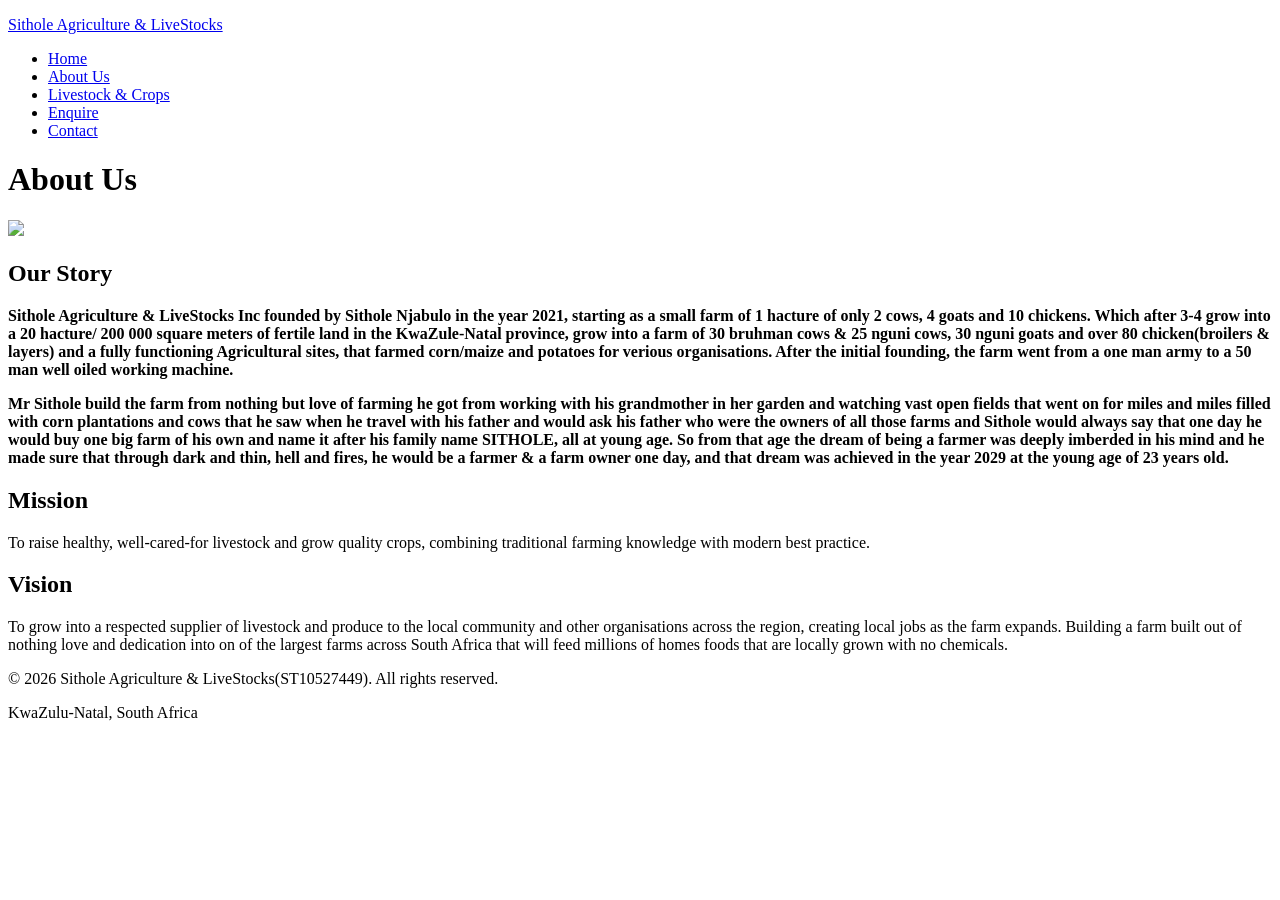
==== about.html @ 6273cb2d "Add files via upload" ====
<!DOCTYPE html>
<html lang="en">
<head>
  <meta charset="UTF-8">
  <meta name="viewport" content="width=device-width, initial-scale=1.0">
  <meta name="description" content="The story, mission and vision behind Sithole Agriculture & LiveStocks, a family-founded farm in KwaZulu-Natal.">
  <title>About Us | Sithole Agriculture & LiveStocks</title>
  <link rel="stylesheet" href="css/style.css">
</head>
<body>

  <header>
    <p class="branding"><a href="index.html">Sithole Agriculture & LiveStocks</a></p>
    <nav aria-label="Main navigation">
      <ul>
        <li><a href="index.html">Home</a></li>
        <li><a href="about.html" aria-current="page">About Us</a></li>
        <li><a href="products.html">Livestock & Crops</a></li>
        <li><a href="enquiry.html">Enquire</a></li>
        <li><a href="contact.html">Contact</a></li>
      </ul>
    </nav>
  </header>

  <main>

    <h1>About Us</h1>

    <section class="our-story">
      <img src="images/Esibayeni.jpeg">
      <h2>Our Story</h2>
      <p><b>Sithole Agriculture & LiveStocks Inc founded by Sithole Njabulo in the year 2021, starting as a small farm of 1 hacture of only 2 cows, 4 goats and 10 chickens.
            Which after 3-4 grow into a 20 hacture/ 200 000 square meters of fertile land in the KwaZule-Natal province, grow into a farm of 30 bruhman cows & 25 nguni cows,
            30 nguni goats and over 80 chicken(broilers & layers) and a fully functioning Agricultural sites, that farmed corn/maize and potatoes
            for verious organisations. After the initial founding, the farm went from a one man army to a 50 man well oiled working machine.
        </b>    </p>

        <p> <b>Mr Sithole build the farm from nothing but love of farming he got from working with his grandmother in her garden and watching vast open fields that went on for miles 
            and miles filled with corn plantations and cows that he saw when he travel with his father and would ask his father who were the owners of all those farms and Sithole would always say that one day he would buy one big farm of his own
            and name it after his family name SITHOLE, all at young age. So from that age the dream of being a farmer was deeply imberded in his mind and he made sure that
            through dark and thin, hell and fires, he would be a farmer & a farm owner one day, and that dream was achieved in the year 2029 at the young age of 23 years old.
        </b>    </p>

    </section>

    <section class="mission-vision">
      <h2>Mission</h2>
      <p>To raise healthy, well-cared-for livestock and grow quality crops, combining traditional farming knowledge with modern best practice.</p>

      <h2>Vision</h2>
      <p>To grow into a respected supplier of livestock and produce to the local community and other organisations across the region, 
        creating local jobs as the farm expands. Building a farm built out of nothing love and dedication into on of the largest farms
        across South Africa that will feed millions of homes foods that are locally grown with no chemicals.
      </p>
    </section>

  </main>

  <footer>
    <p>&copy; 2026 Sithole Agriculture & LiveStocks(ST10527449). All rights reserved.</p>
    <p>KwaZulu-Natal, South Africa</p>
  </footer>

  <script src="js/script.js" defer></script>
</body>
</html>
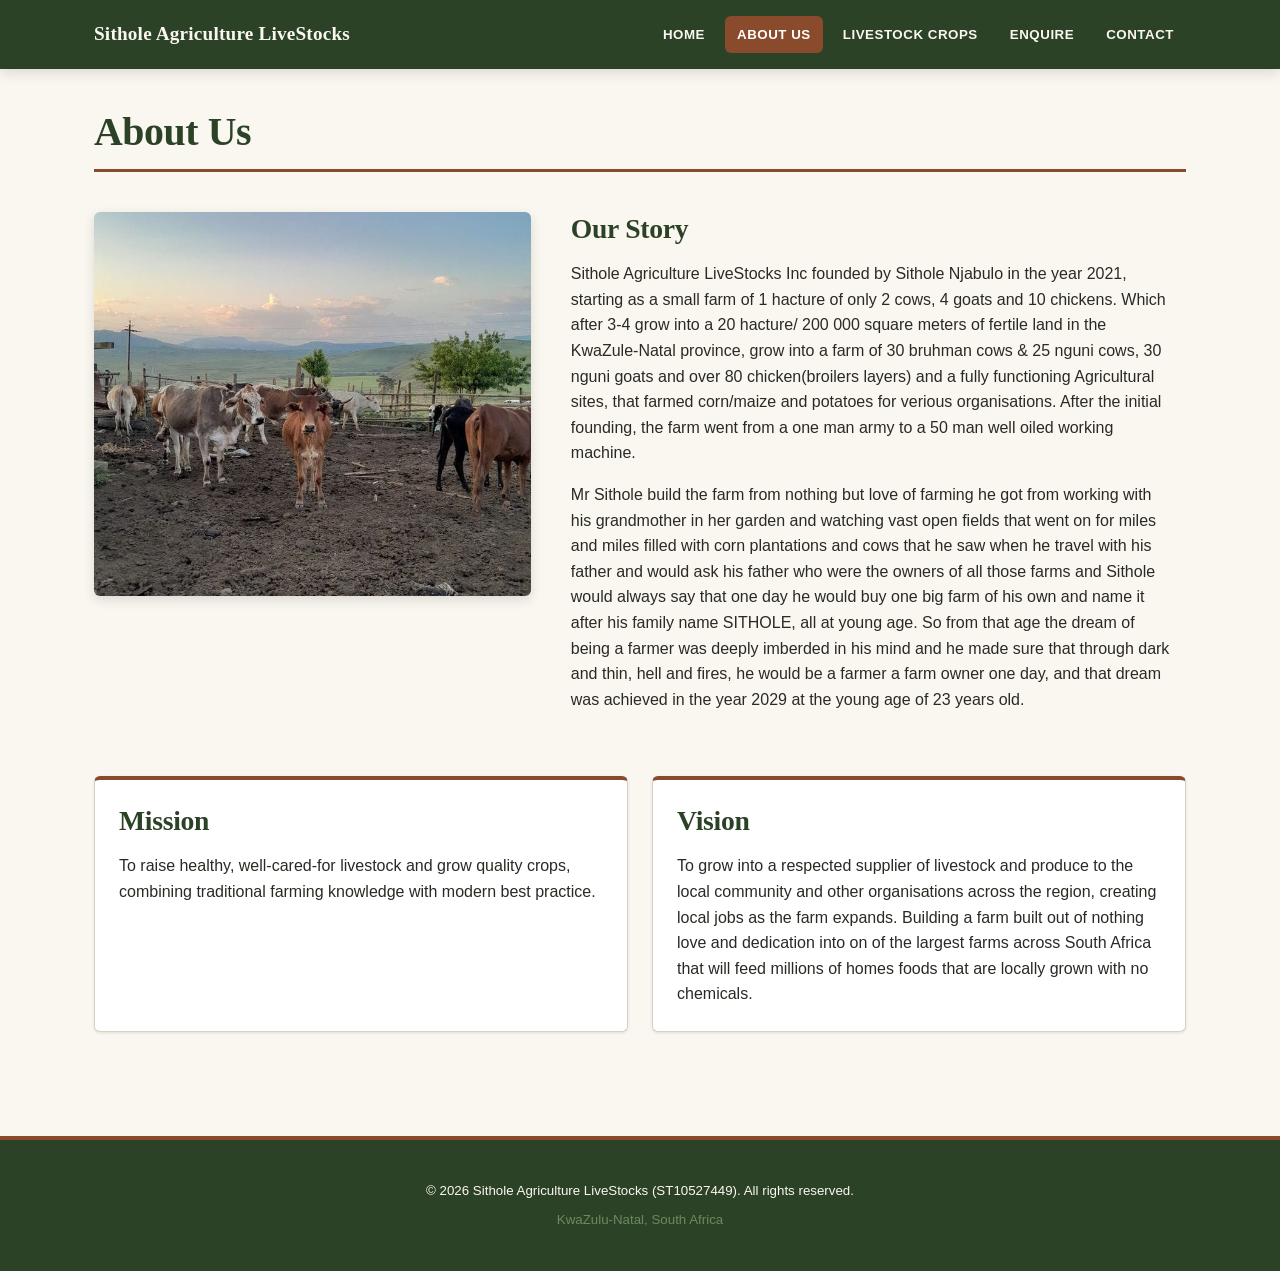
==== commit f884c005: "Add files via upload" ====
--- a/about.html
+++ b/about.html
@@ -3,61 +3,79 @@
 <head>
   <meta charset="UTF-8">
   <meta name="viewport" content="width=device-width, initial-scale=1.0">
-  <meta name="description" content="The story, mission and vision behind Sithole Agriculture & LiveStocks, a family-founded farm in KwaZulu-Natal.">
-  <title>About Us | Sithole Agriculture & LiveStocks</title>
+  <meta name="description" content="The story, mission and vision behind Sithole Agriculture LiveStocks, a family-founded farm in KwaZulu-Natal.">
+  <title>About Us | Sithole Agriculture LiveStocks</title>
   <link rel="stylesheet" href="css/style.css">
 </head>
 <body>
 
-  <header>
-    <p class="branding"><a href="index.html">Sithole Agriculture & LiveStocks</a></p>
-    <nav aria-label="Main navigation">
-      <ul>
-        <li><a href="index.html">Home</a></li>
-        <li><a href="about.html" aria-current="page">About Us</a></li>
-        <li><a href="products.html">Livestock & Crops</a></li>
-        <li><a href="enquiry.html">Enquire</a></li>
-        <li><a href="contact.html">Contact</a></li>
-      </ul>
-    </nav>
+  <a href="#main-content" class="skip-link">Skip to main content</a>
+
+  <header class="site-header">
+    <div class="site-header__inner">
+      <p class="branding"><a href="index.html">Sithole Agriculture LiveStocks</a></p>
+      <nav class="site-nav" aria-label="Main navigation">
+        <ul>
+          <li><a href="index.html">Home</a></li>
+          <li><a href="about.html" aria-current="page">About Us</a></li>
+          <li><a href="products.html">Livestock Crops</a></li>
+          <li><a href="enquiry.html">Enquire</a></li>
+          <li><a href="contact.html">Contact</a></li>
+        </ul>
+      </nav>
+    </div>
   </header>
 
-  <main>
+  <main id="main-content">
 
-    <h1>About Us</h1>
+    <h1 class="page-title">About Us</h1>
 
-    <section class="our-story">
-      <img src="images/Esibayeni.jpeg">
-      <h2>Our Story</h2>
-      <p><b>Sithole Agriculture & LiveStocks Inc founded by Sithole Njabulo in the year 2021, starting as a small farm of 1 hacture of only 2 cows, 4 goats and 10 chickens.
-            Which after 3-4 grow into a 20 hacture/ 200 000 square meters of fertile land in the KwaZule-Natal province, grow into a farm of 30 bruhman cows & 25 nguni cows,
-            30 nguni goats and over 80 chicken(broilers & layers) and a fully functioning Agricultural sites, that farmed corn/maize and potatoes
-            for verious organisations. After the initial founding, the farm went from a one man army to a 50 man well oiled working machine.
-        </b>    </p>
+    <section class="our-story media-section">
+      <img
+        class="media-section__image"
+        src="images/esibayeni-kraal.jpg"
+        srcset="images/esibayeni-kraal-360w.jpg 360w,
+                images/esibayeni-kraal-540w.jpg 540w,
+                images/esibayeni-kraal-720w.jpg 720w"
+        sizes="(max-width: 640px) 100vw, 45vw"
+        alt="Esibayeni, the cattle kraal at the Sithole family farm">
+      <div class="media-section__text">
+        <h2>Our Story</h2>
+        <p>Sithole Agriculture LiveStocks Inc founded by Sithole Njabulo in the year 2021, starting as a small farm of 1 hacture of only 2 cows, 4 goats and 10 chickens.
+          Which after 3-4 grow into a 20 hacture/ 200 000 square meters of fertile land in the KwaZule-Natal province, grow into a farm of 30 bruhman cows &amp; 25 nguni cows,
+          30 nguni goats and over 80 chicken(broilers layers) and a fully functioning Agricultural sites, that farmed corn/maize and potatoes
+          for verious organisations. After the initial founding, the farm went from a one man army to a 50 man well oiled working machine.
+        </p>
 
-        <p> <b>Mr Sithole build the farm from nothing but love of farming he got from working with his grandmother in her garden and watching vast open fields that went on for miles 
-            and miles filled with corn plantations and cows that he saw when he travel with his father and would ask his father who were the owners of all those farms and Sithole would always say that one day he would buy one big farm of his own
-            and name it after his family name SITHOLE, all at young age. So from that age the dream of being a farmer was deeply imberded in his mind and he made sure that
-            through dark and thin, hell and fires, he would be a farmer & a farm owner one day, and that dream was achieved in the year 2029 at the young age of 23 years old.
-        </b>    </p>
-
+        <p>Mr Sithole build the farm from nothing but love of farming he got from working with his grandmother in her garden and watching vast open fields that went on for miles
+          and miles filled with corn plantations and cows that he saw when he travel with his father and would ask his father who were the owners of all those farms and Sithole would always say that one day he would buy one big farm of his own
+          and name it after his family name SITHOLE, all at young age. So from that age the dream of being a farmer was deeply imberded in his mind and he made sure that
+          through dark and thin, hell and fires, he would be a farmer a farm owner one day, and that dream was achieved in the year 2029 at the young age of 23 years old.
+        </p>
+      </div>
     </section>
 
     <section class="mission-vision">
-      <h2>Mission</h2>
-      <p>To raise healthy, well-cared-for livestock and grow quality crops, combining traditional farming knowledge with modern best practice.</p>
+      <div class="mission-vision__grid">
+        <article class="panel">
+          <h2>Mission</h2>
+          <p>To raise healthy, well-cared-for livestock and grow quality crops, combining traditional farming knowledge with modern best practice.</p>
+        </article>
 
-      <h2>Vision</h2>
-      <p>To grow into a respected supplier of livestock and produce to the local community and other organisations across the region, 
-        creating local jobs as the farm expands. Building a farm built out of nothing love and dedication into on of the largest farms
-        across South Africa that will feed millions of homes foods that are locally grown with no chemicals.
-      </p>
+        <article class="panel">
+          <h2>Vision</h2>
+          <p>To grow into a respected supplier of livestock and produce to the local community and other organisations across the region,
+            creating local jobs as the farm expands. Building a farm built out of nothing love and dedication into on of the largest farms
+            across South Africa that will feed millions of homes foods that are locally grown with no chemicals.
+          </p>
+        </article>
+      </div>
     </section>
 
   </main>
 
-  <footer>
-    <p>&copy; 2026 Sithole Agriculture & LiveStocks(ST10527449). All rights reserved.</p>
+  <footer class="site-footer">
+    <p>&copy; 2026 Sithole Agriculture LiveStocks (ST10527449). All rights reserved.</p>
     <p>KwaZulu-Natal, South Africa</p>
   </footer>
 
--- a/css/style.css
+++ b/css/style.css
@@ -0,0 +1,882 @@
+/* ==========================================================================
+   Sithole Agriculture & LiveStocks
+   External stylesheet — WEDE5020 Part 2: Designing the Visuals
+   Student: Njabulo Sithole (ST10527449)
+
+   CONTENTS
+   1.  CSS Reset
+   2.  Design Tokens (custom properties: colour scheme + type scale)
+   3.  Base Styles
+   4.  Typography
+   5.  Layout Containers
+   6.  Site Header & Navigation
+   7.  Hero
+   8.  Cards & Panels (CSS Grid)
+   9.  Media Sections (Flexbox)
+   10. Buttons & Links (pseudo-classes)
+   11. Forms
+   12. Maps
+   13. Site Footer
+   14. Responsive Design — Tablet  (max-width: 1024px)
+   15. Responsive Design — Mobile  (max-width: 640px)
+   16. Accessibility & Print
+   ========================================================================== */
+
+
+/* ==========================================================================
+   1. CSS RESET
+   Levels out the differing default styles browsers apply, so the design
+   starts from the same baseline in Chrome, Firefox, Edge and Safari.
+   ========================================================================== */
+
+*,
+*::before,
+*::after {
+  box-sizing: border-box;
+}
+
+html {
+  -webkit-text-size-adjust: 100%;
+}
+
+body,
+h1, h2, h3, h4, h5, h6,
+p, figure, blockquote, dl, dd, ul, ol {
+  margin: 0;
+  padding: 0;
+}
+
+ul, ol {
+  list-style: none;
+}
+
+img,
+picture,
+iframe {
+  display: block;
+  max-width: 100%;
+}
+
+img {
+  height: auto;
+}
+
+input,
+button,
+textarea,
+select {
+  font: inherit;
+  color: inherit;
+}
+
+button {
+  cursor: pointer;
+  border: none;
+  background: none;
+}
+
+a {
+  text-decoration: none;
+  color: inherit;
+}
+
+
+/* ==========================================================================
+   2. DESIGN TOKENS
+   Every colour and size lives here as a custom property. Because these are
+   declared on :root they cascade to every element on every page, so the whole
+   site can be re-themed by editing this one block — this is what keeps the
+   number of selectors below to a minimum.
+   ========================================================================== */
+
+:root {
+
+  /* --- Colour scheme: earthy green, terracotta accent, cream background ---
+     (as specified in the approved Website Project Proposal)               */
+  --colour-green-dark:    #2C4227;
+  --colour-green:         #3F5E3A;
+  --colour-green-light:   #6B8A61;
+  --colour-green-tint:    #E8EDE4;
+
+  --colour-terracotta:      #8A4B2D;
+  --colour-terracotta-dark: #6B3820;
+  --colour-terracotta-tint: #F2E4DA;
+
+  --colour-cream:         #FAF7F0;
+  --colour-cream-dark:    #F0E9DC;
+  --colour-white:         #FFFFFF;
+
+  --colour-text:          #2A2A24;
+  --colour-text-muted:    #5C5C52;
+  --colour-border:        #D9D2C4;
+
+  /* --- Typography ---
+     A sturdy serif for headings paired with a clean sans-serif for body
+     text, per the proposal. System font stacks are used so the site renders
+     identically with or without an internet connection.                   */
+  --font-heading: Georgia, "Times New Roman", "Nimbus Roman", serif;
+  --font-body:    "Segoe UI", Roboto, "Helvetica Neue", Arial, sans-serif;
+
+  /* --- Type scale (1.2 "minor third" ratio) ---
+     Each step is 1.2x the one below it, which keeps the heading sizes in
+     proportion to one another instead of being picked at random.          */
+  --text-sm:   0.833rem;   /* 13.3px */
+  --text-base: 1rem;       /* 16px   */
+  --text-lg:   1.2rem;     /* 19.2px */
+  --text-xl:   1.44rem;    /* 23.0px */
+  --text-2xl:  1.728rem;   /* 27.6px */
+  --text-3xl:  2.074rem;   /* 33.2px */
+  --text-4xl:  2.488rem;   /* 39.8px */
+
+  --line-height-tight: 1.2;
+  --line-height-base:  1.6;
+
+  /* --- Spacing scale (rem-based so it scales with the user's font size) - */
+  --space-xs:  0.5rem;
+  --space-sm:  0.75rem;
+  --space-md:  1rem;
+  --space-lg:  1.5rem;
+  --space-xl:  2.5rem;
+  --space-2xl: 4rem;
+
+  /* --- Decorative --- */
+  --radius:      6px;
+  --radius-lg:   10px;
+  --shadow-sm:   0 1px 3px rgba(42, 42, 36, 0.12);
+  --shadow-md:   0 4px 12px rgba(42, 42, 36, 0.14);
+  --shadow-lg:   0 10px 28px rgba(42, 42, 36, 0.18);
+  --transition:  180ms ease-in-out;
+
+  /* --- Layout --- */
+  --container-width: 1140px;
+}
+
+
+/* ==========================================================================
+   3. BASE STYLES
+   Site-wide defaults for font family, size, colour and spacing.
+   ========================================================================== */
+
+body {
+  font-family: var(--font-body);
+  font-size: var(--text-base);
+  line-height: var(--line-height-base);
+  color: var(--colour-text);
+  background-color: var(--colour-cream);
+  display: flex;
+  flex-direction: column;
+  min-height: 100vh;
+}
+
+main {
+  flex: 1 0 auto;            /* pushes the footer to the bottom of short pages */
+  width: 100%;
+  max-width: var(--container-width);
+  margin: 0 auto;
+  padding: var(--space-xl) var(--space-lg);
+}
+
+/* Decorative page background, used on the Enquiry and Contact pages.
+   This replaces the inline style="background-image: ..." attributes that
+   were on those two pages in Part 1. */
+.has-page-background {
+  background-repeat: no-repeat;
+  background-position: center top;
+  background-size: cover;
+}
+
+.has-page-background--corn {
+  /* The cream layer sits on top of the photograph at high opacity, so the
+     image reads as a soft texture and the body text stays legible. */
+  background-image:
+    linear-gradient(rgba(250, 247, 240, 0.93), rgba(250, 247, 240, 0.96)),
+    url("../images/corn-harvest.jpg");
+}
+
+
+/* ==========================================================================
+   4. TYPOGRAPHY
+   ========================================================================== */
+
+h1, h2, h3 {
+  font-family: var(--font-heading);
+  font-weight: 700;
+  line-height: var(--line-height-tight);
+  color: var(--colour-green-dark);
+  letter-spacing: -0.01em;
+}
+
+h1 {
+  font-size: var(--text-4xl);
+  margin-bottom: var(--space-md);
+}
+
+h2 {
+  font-size: var(--text-2xl);
+  margin-bottom: var(--space-md);
+}
+
+h3 {
+  font-size: var(--text-xl);
+  margin-bottom: var(--space-xs);
+}
+
+p {
+  margin-bottom: var(--space-md);
+  max-width: 68ch;           /* comfortable reading line length */
+}
+
+p:last-child {
+  margin-bottom: 0;
+}
+
+strong {
+  font-weight: 600;
+  color: var(--colour-green-dark);
+}
+
+/* Page titles get a short terracotta rule underneath them */
+.page-title {
+  padding-bottom: var(--space-sm);
+  margin-bottom: var(--space-xl);
+  border-bottom: 3px solid var(--colour-terracotta);
+}
+
+
+/* ==========================================================================
+   5. LAYOUT CONTAINERS
+   ========================================================================== */
+
+section {
+  margin-bottom: var(--space-2xl);
+}
+
+section:last-of-type {
+  margin-bottom: 0;
+}
+
+
+/* ==========================================================================
+   6. SITE HEADER & NAVIGATION
+   Flexbox places the branding on the left and the navigation on the right.
+   ========================================================================== */
+
+.site-header {
+  background-color: var(--colour-green-dark);
+  box-shadow: var(--shadow-md);
+  position: sticky;
+  top: 0;
+  z-index: 100;
+}
+
+.site-header__inner {
+  display: flex;
+  flex-direction: row;
+  justify-content: space-between;
+  align-items: center;
+  gap: var(--space-lg);
+  width: 100%;
+  max-width: var(--container-width);
+  margin: 0 auto;
+  padding: var(--space-md) var(--space-lg);
+}
+
+.branding {
+  margin: 0;
+  max-width: none;
+  font-family: var(--font-heading);
+  font-size: var(--text-lg);
+  font-weight: 700;
+  letter-spacing: 0.01em;
+  color: var(--colour-cream);
+}
+
+.branding a:hover,
+.branding a:focus-visible {
+  color: var(--colour-terracotta-tint);
+}
+
+.site-nav ul {
+  display: flex;
+  flex-direction: row;
+  align-items: center;
+  gap: var(--space-xs);
+}
+
+.site-nav a {
+  display: block;
+  padding: var(--space-xs) var(--space-sm);
+  border-radius: var(--radius);
+  font-size: var(--text-sm);
+  font-weight: 600;
+  letter-spacing: 0.04em;
+  text-transform: uppercase;
+  color: var(--colour-cream);
+  transition: background-color var(--transition), color var(--transition);
+}
+
+/* --- Navigation pseudo-classes --- */
+.site-nav a:hover {
+  background-color: var(--colour-green);
+  color: var(--colour-white);
+}
+
+.site-nav a:focus-visible {
+  outline: 2px solid var(--colour-terracotta-tint);
+  outline-offset: 2px;
+}
+
+.site-nav a:active {
+  background-color: var(--colour-terracotta);
+}
+
+/* Marks the page the visitor is currently on */
+.site-nav a[aria-current="page"] {
+  background-color: var(--colour-terracotta);
+  color: var(--colour-white);
+}
+
+
+/* ==========================================================================
+   7. HERO
+   The image is layered behind the text using CSS Grid stacking, so the
+   heading sits over the photograph without needing absolute positioning.
+   ========================================================================== */
+
+.hero {
+  display: grid;
+  grid-template-areas: "stack";
+  margin-bottom: var(--space-2xl);
+  border-radius: var(--radius-lg);
+  overflow: hidden;
+  box-shadow: var(--shadow-lg);
+}
+
+.hero__image,
+.hero__content {
+  grid-area: stack;          /* both children occupy the same grid cell */
+}
+
+.hero__image {
+  width: 100%;
+  height: 26rem;
+  object-fit: cover;         /* crops the portrait photo to a wide banner */
+  object-position: center 60%;
+}
+
+.hero__content {
+  display: flex;
+  flex-direction: column;
+  justify-content: flex-end;
+  align-items: flex-start;
+  padding: var(--space-xl);
+  background: linear-gradient(
+    to top,
+    rgba(44, 66, 39, 0.92) 0%,
+    rgba(44, 66, 39, 0.70) 45%,
+    rgba(44, 66, 39, 0.10) 100%
+  );
+}
+
+.hero__content h1 {
+  color: var(--colour-cream);
+  text-shadow: 0 2px 8px rgba(0, 0, 0, 0.35);
+}
+
+.hero__content p {
+  color: var(--colour-cream);
+  font-size: var(--text-lg);
+  max-width: 44ch;
+}
+
+
+/* ==========================================================================
+   8. CARDS & PANELS — CSS GRID
+   The three-column grid on larger screens collapses to one column on mobile
+   (see the responsive sections at the end of this stylesheet).
+   ========================================================================== */
+
+.highlights__grid,
+.mission-vision__grid,
+.contact-details__grid,
+.map-section__grid {
+  display: grid;
+  gap: var(--space-lg);
+}
+
+.highlights__grid {
+  grid-template-columns: repeat(3, 1fr);
+}
+
+.mission-vision__grid,
+.contact-details__grid,
+.map-section__grid {
+  grid-template-columns: repeat(2, 1fr);
+}
+
+.card,
+.panel,
+.location-card {
+  padding: var(--space-lg);
+  background-color: var(--colour-white);
+  border: 1px solid var(--colour-border);
+  border-top: 4px solid var(--colour-green);
+  border-radius: var(--radius);
+  box-shadow: var(--shadow-sm);
+  transition: transform var(--transition), box-shadow var(--transition);
+}
+
+/* --- Card pseudo-class: lifts slightly on hover --- */
+.card:hover,
+.location-card:hover {
+  transform: translateY(-4px);
+  box-shadow: var(--shadow-md);
+}
+
+.panel {
+  border-top-color: var(--colour-terracotta);
+}
+
+.location-card__address {
+  font-style: italic;
+  color: var(--colour-text-muted);
+}
+
+
+/* ==========================================================================
+   9. MEDIA SECTIONS — FLEXBOX
+   An image beside a block of text, alternating sides down the page.
+   ========================================================================== */
+
+.media-section {
+  display: flex;
+  flex-direction: row;
+  justify-content: space-between;
+  align-items: flex-start;   /* image top lines up with the heading */
+  gap: var(--space-xl);
+}
+
+/* Flips the image to the opposite side for visual rhythm */
+.media-section--reverse {
+  flex-direction: row-reverse;
+}
+
+.media-section__image {
+  flex: 0 0 40%;
+  width: 40%;
+  max-height: 24rem;
+  object-fit: cover;
+  border-radius: var(--radius);
+  box-shadow: var(--shadow-md);
+}
+
+.media-section__text {
+  flex: 1 1 auto;
+}
+
+.feature-list li {
+  position: relative;
+  padding-left: var(--space-lg);
+  margin-bottom: var(--space-sm);
+}
+
+/* Terracotta bullet markers drawn in CSS */
+.feature-list li::before {
+  content: "";
+  position: absolute;
+  left: 0;
+  top: 0.55em;
+  width: 8px;
+  height: 8px;
+  background-color: var(--colour-terracotta);
+  border-radius: 50%;
+}
+
+
+/* ==========================================================================
+   10. BUTTONS & LINKS
+   Interactive states are built with the :hover, :focus and :active
+   pseudo-classes.
+   ========================================================================== */
+
+.cta-button {
+  display: inline-block;
+  padding: var(--space-sm) var(--space-xl);
+  background-color: var(--colour-terracotta);
+  color: var(--colour-white);
+  font-size: var(--text-base);
+  font-weight: 600;
+  letter-spacing: 0.02em;
+  border-radius: var(--radius);
+  box-shadow: var(--shadow-sm);
+  transition: background-color var(--transition),
+              transform var(--transition),
+              box-shadow var(--transition);
+}
+
+.cta-button:hover {
+  background-color: var(--colour-terracotta-dark);
+  transform: translateY(-2px);
+  box-shadow: var(--shadow-md);
+}
+
+.cta-button:focus-visible {
+  outline: 3px solid var(--colour-green);
+  outline-offset: 3px;
+}
+
+.cta-button:active {
+  transform: translateY(0);
+  box-shadow: var(--shadow-sm);
+}
+
+.text-link {
+  color: var(--colour-terracotta);
+  font-weight: 600;
+  border-bottom: 1px solid transparent;
+  transition: color var(--transition), border-color var(--transition);
+}
+
+.text-link:hover {
+  color: var(--colour-terracotta-dark);
+  border-bottom-color: currentColor;
+}
+
+.text-link:focus-visible {
+  outline: 2px solid var(--colour-green);
+  outline-offset: 2px;
+}
+
+.text-link:active {
+  color: var(--colour-green-dark);
+}
+
+.section-cta {
+  max-width: none;           /* overrides the 68ch reading width set on <p> */
+  margin-top: var(--space-xl);
+  text-align: center;
+}
+
+
+/* ==========================================================================
+   11. FORMS
+   ========================================================================== */
+
+.form-panel {
+  padding: var(--space-xl);
+  background-color: var(--colour-white);
+  border: 1px solid var(--colour-border);
+  border-radius: var(--radius-lg);
+  box-shadow: var(--shadow-md);
+}
+
+.site-form {
+  max-width: 34rem;
+}
+
+.form-row {
+  display: flex;
+  flex-direction: column;
+  margin-bottom: var(--space-lg);
+}
+
+.form-row label {
+  margin-bottom: var(--space-xs);
+  font-size: var(--text-sm);
+  font-weight: 600;
+  letter-spacing: 0.03em;
+  text-transform: uppercase;
+  color: var(--colour-green-dark);
+}
+
+.form-row input,
+.form-row select,
+.form-row textarea {
+  width: 100%;
+  padding: var(--space-sm);
+  background-color: var(--colour-cream);
+  border: 1px solid var(--colour-border);
+  border-radius: var(--radius);
+  transition: border-color var(--transition), box-shadow var(--transition);
+}
+
+/* --- Form field pseudo-classes --- */
+.form-row input:hover,
+.form-row select:hover,
+.form-row textarea:hover {
+  border-color: var(--colour-green-light);
+}
+
+.form-row input:focus,
+.form-row select:focus,
+.form-row textarea:focus {
+  outline: none;
+  border-color: var(--colour-green);
+  box-shadow: 0 0 0 3px var(--colour-green-tint);
+  background-color: var(--colour-white);
+}
+
+.form-row textarea {
+  resize: vertical;
+  min-height: 8rem;
+}
+
+.form-row--actions {
+  margin-bottom: 0;
+  align-items: flex-start;
+}
+
+
+/* ==========================================================================
+   12. MAPS
+   ========================================================================== */
+
+.map-embed {
+  margin: 0;
+  border: 1px solid var(--colour-border);
+  border-radius: var(--radius);
+  overflow: hidden;
+  box-shadow: var(--shadow-sm);
+}
+
+.map-embed iframe {
+  width: 100%;
+  height: 18rem;
+  border: 0;
+}
+
+.map-embed figcaption {
+  padding: var(--space-sm) var(--space-md);
+  background-color: var(--colour-green-tint);
+  font-size: var(--text-sm);
+  font-weight: 600;
+  color: var(--colour-green-dark);
+}
+
+
+/* ==========================================================================
+   13. SITE FOOTER
+   ========================================================================== */
+
+.site-footer {
+  flex-shrink: 0;
+  margin-top: var(--space-2xl);
+  padding: var(--space-xl) var(--space-lg);
+  background-color: var(--colour-green-dark);
+  color: var(--colour-cream);
+  text-align: center;
+  border-top: 4px solid var(--colour-terracotta);
+}
+
+.site-footer p {
+  max-width: none;
+  margin-bottom: var(--space-xs);
+  font-size: var(--text-sm);
+}
+
+.site-footer p:last-child {
+  margin-bottom: 0;
+  color: var(--colour-green-light);
+}
+
+
+/* ==========================================================================
+   14. RESPONSIVE DESIGN — TABLET
+   Breakpoint: 1024px and below.
+   Multi-column grids reduce, and the layout tightens up.
+   ========================================================================== */
+
+@media screen and (max-width: 1024px) {
+
+  main {
+    padding: var(--space-lg) var(--space-md);
+  }
+
+  /* Three-column card grid becomes two columns */
+  .highlights__grid {
+    grid-template-columns: repeat(2, 1fr);
+  }
+
+  /* Maps stack so each one stays large enough to read */
+  .map-section__grid {
+    grid-template-columns: 1fr;
+  }
+
+  /* Headings step down one level on the type scale */
+  h1 { font-size: var(--text-3xl); }
+  h2 { font-size: var(--text-xl); }
+
+  .hero__image {
+    height: 22rem;
+  }
+
+  .media-section__image {
+    flex-basis: 45%;
+    width: 45%;
+  }
+
+  .site-header__inner {
+    padding: var(--space-md);
+    gap: var(--space-sm);
+  }
+
+  .branding {
+    font-size: var(--text-base);
+  }
+
+  /* Keeps multi-word links such as "Livestock & Crops" on a single line */
+  .site-nav a {
+    padding: var(--space-xs);
+    font-size: 0.72rem;
+    letter-spacing: 0.02em;
+    white-space: nowrap;
+  }
+}
+
+
+/* ==========================================================================
+   15. RESPONSIVE DESIGN — MOBILE
+   Breakpoint: 640px and below.
+   Every multi-column layout collapses to a single column, the navigation
+   wraps and centres, and font sizes reduce again.
+   ========================================================================== */
+
+@media screen and (max-width: 640px) {
+
+  main {
+    padding: var(--space-lg) var(--space-md);
+  }
+
+  /* --- Navigation stacks below the branding and centres --- */
+  .site-header {
+    position: static;        /* frees up vertical space on small screens */
+  }
+
+  .site-header__inner {
+    flex-direction: column;
+    align-items: center;
+    gap: var(--space-sm);
+    text-align: center;
+  }
+
+  .site-nav ul {
+    flex-wrap: wrap;
+    justify-content: center;
+    gap: var(--space-xs);
+  }
+
+  .site-nav a {
+    padding: var(--space-xs);
+    font-size: 0.78rem;
+  }
+
+  /* --- All grids become a single column --- */
+  .highlights__grid,
+  .mission-vision__grid,
+  .contact-details__grid,
+  .map-section__grid {
+    grid-template-columns: 1fr;
+  }
+
+  /* --- Media sections stack the image above the text --- */
+  .media-section,
+  .media-section--reverse {
+    flex-direction: column;
+    gap: var(--space-lg);
+  }
+
+  .media-section__image {
+    flex-basis: auto;
+    width: 100%;
+    max-height: 16rem;
+  }
+
+  /* --- Type scale steps down again --- */
+  h1 { font-size: var(--text-2xl); }
+  h2 { font-size: var(--text-lg); }
+  h3 { font-size: var(--text-base); }
+
+  .hero__image {
+    height: 18rem;
+  }
+
+  .hero__content {
+    padding: var(--space-lg);
+  }
+
+  .hero__content p {
+    font-size: var(--text-base);
+  }
+
+  .form-panel {
+    padding: var(--space-lg) var(--space-md);
+  }
+
+  .cta-button {
+    display: block;
+    width: 100%;
+    text-align: center;
+  }
+
+  .form-row--actions {
+    align-items: stretch;
+  }
+
+  .map-embed iframe {
+    height: 14rem;
+  }
+}
+
+
+/* ==========================================================================
+   16. ACCESSIBILITY & PRINT
+   ========================================================================== */
+
+/* Lets keyboard users jump straight past the navigation to the content.
+   Hidden off-screen until it receives focus. */
+.skip-link {
+  position: absolute;
+  left: -9999px;
+  top: 0;
+  z-index: 200;
+  padding: var(--space-sm) var(--space-md);
+  background-color: var(--colour-terracotta);
+  color: var(--colour-white);
+  font-weight: 600;
+  border-radius: 0 0 var(--radius) 0;
+}
+
+.skip-link:focus {
+  left: 0;
+}
+
+/* Respects the operating system setting for users who find motion
+   uncomfortable. */
+@media (prefers-reduced-motion: reduce) {
+  *,
+  *::before,
+  *::after {
+    transition-duration: 0.01ms !important;
+    animation-duration: 0.01ms !important;
+  }
+
+  .card:hover,
+  .location-card:hover,
+  .cta-button:hover {
+    transform: none;
+  }
+}
+
+@media print {
+  .site-header,
+  .site-footer,
+  .skip-link,
+  .cta-button {
+    display: none;
+  }
+
+  body {
+    background: none;
+    color: #000;
+  }
+}
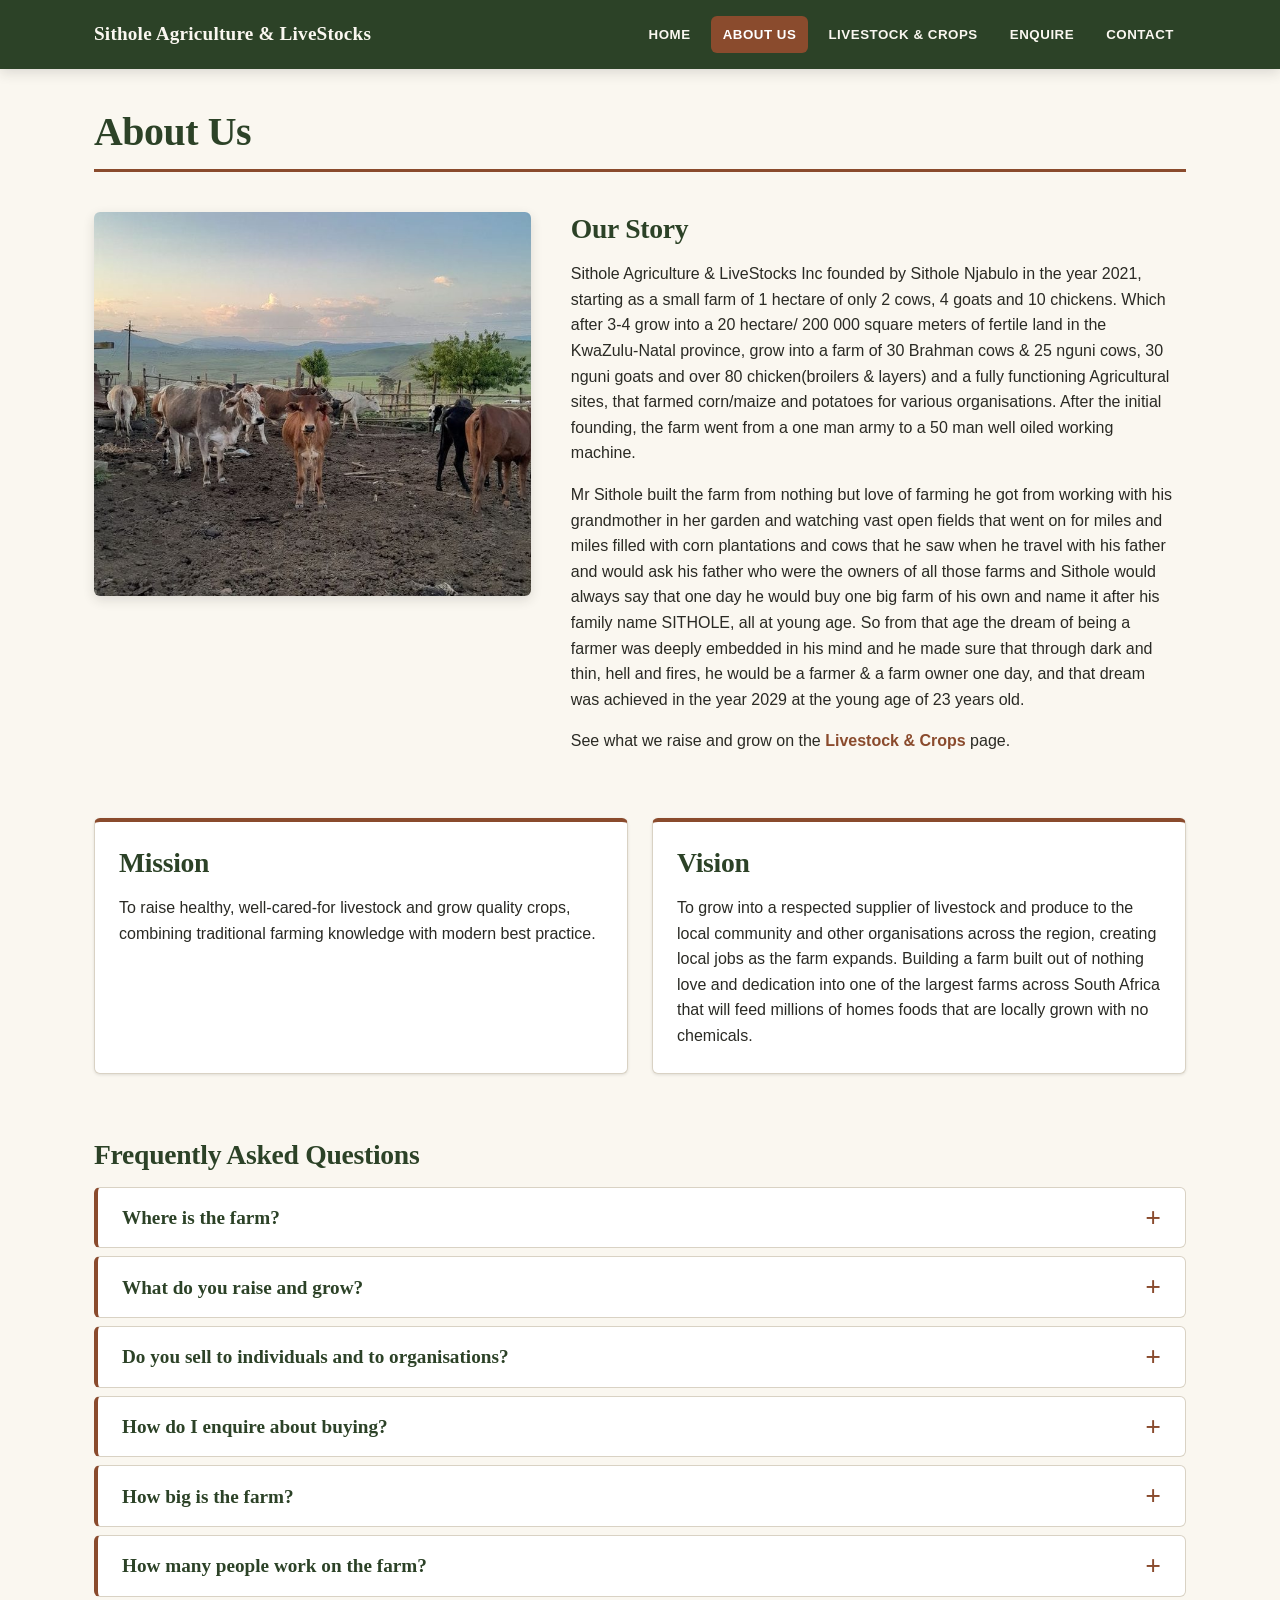
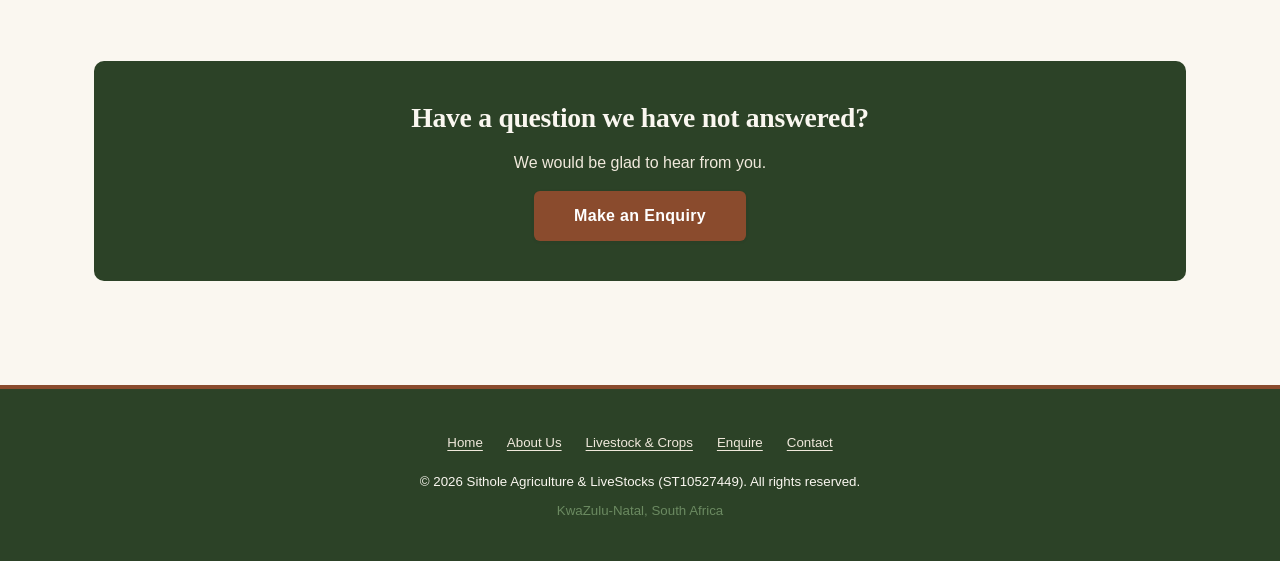
==== commit 05754db1: "Add files via upload" ====
--- a/about.html
+++ b/about.html
@@ -1,11 +1,30 @@
 <!DOCTYPE html>
-<html lang="en">
+<html lang="en-ZA">
 <head>
   <meta charset="UTF-8">
   <meta name="viewport" content="width=device-width, initial-scale=1.0">
-  <meta name="description" content="The story, mission and vision behind Sithole Agriculture LiveStocks, a family-founded farm in KwaZulu-Natal.">
-  <title>About Us | Sithole Agriculture LiveStocks</title>
+  <title>About Us | Sithole Agriculture, KwaZulu-Natal Farm</title>
+  <meta name="description" content="The story, mission and vision behind Sithole Agriculture &amp; LiveStocks, a family-founded KwaZulu-Natal farm, plus answers to common questions about buying.">
+  <meta name="keywords" content="about Sithole Agriculture, family farm KwaZulu-Natal, farm story, Nguni cattle farm, mission and vision, farm FAQ, Limehill Bergville">
+  <meta name="author" content="Njabulo Sithole">
+  <meta name="robots" content="index, follow">
+  <meta name="theme-color" content="#2C4227">
+  <link rel="canonical" href="https://sithole-agriculture.netlify.app/about.html">
+
+  <!-- Open Graph + Twitter: control how the page looks when shared on social media -->
+  <meta property="og:type" content="website">
+  <meta property="og:site_name" content="Sithole Agriculture &amp; LiveStocks">
+  <meta property="og:title" content="About Us | Sithole Agriculture, KwaZulu-Natal Farm">
+  <meta property="og:description" content="The story, mission and vision behind Sithole Agriculture &amp; LiveStocks, a family-founded KwaZulu-Natal farm, plus answers to common questions about buying.">
+  <meta property="og:url" content="https://sithole-agriculture.netlify.app/about.html">
+  <meta property="og:image" content="https://sithole-agriculture.netlify.app/images/cattle-herd.jpg">
+  <meta property="og:locale" content="en_ZA">
+  <meta name="twitter:card" content="summary_large_image">
+
+  <link rel="icon" href="images/favicon.svg" type="image/svg+xml">
   <link rel="stylesheet" href="css/style.css">
+  <!-- Marks the page as JavaScript-capable so CSS can enable tabs and the accordion; without JS everything stays visible -->
+  <script>document.documentElement.classList.add('js');</script>
 </head>
 <body>
 
@@ -13,12 +32,12 @@
 
   <header class="site-header">
     <div class="site-header__inner">
-      <p class="branding"><a href="index.html">Sithole Agriculture LiveStocks</a></p>
+      <p class="branding"><a href="index.html">Sithole Agriculture &amp; LiveStocks</a></p>
       <nav class="site-nav" aria-label="Main navigation">
         <ul>
           <li><a href="index.html">Home</a></li>
           <li><a href="about.html" aria-current="page">About Us</a></li>
-          <li><a href="products.html">Livestock Crops</a></li>
+          <li><a href="products.html">Livestock &amp; Crops</a></li>
           <li><a href="enquiry.html">Enquire</a></li>
           <li><a href="contact.html">Contact</a></li>
         </ul>
@@ -38,20 +57,23 @@
                 images/esibayeni-kraal-540w.jpg 540w,
                 images/esibayeni-kraal-720w.jpg 720w"
         sizes="(max-width: 640px) 100vw, 45vw"
+        width="736" height="981" loading="lazy"
         alt="Esibayeni, the cattle kraal at the Sithole family farm">
       <div class="media-section__text">
         <h2>Our Story</h2>
-        <p>Sithole Agriculture LiveStocks Inc founded by Sithole Njabulo in the year 2021, starting as a small farm of 1 hacture of only 2 cows, 4 goats and 10 chickens.
-          Which after 3-4 grow into a 20 hacture/ 200 000 square meters of fertile land in the KwaZule-Natal province, grow into a farm of 30 bruhman cows &amp; 25 nguni cows,
-          30 nguni goats and over 80 chicken(broilers layers) and a fully functioning Agricultural sites, that farmed corn/maize and potatoes
-          for verious organisations. After the initial founding, the farm went from a one man army to a 50 man well oiled working machine.
+        <p>Sithole Agriculture &amp; LiveStocks Inc founded by Sithole Njabulo in the year 2021, starting as a small farm of 1 hectare of only 2 cows, 4 goats and 10 chickens.
+          Which after 3-4 grow into a 20 hectare/ 200 000 square meters of fertile land in the KwaZulu-Natal province, grow into a farm of 30 Brahman cows &amp; 25 nguni cows,
+          30 nguni goats and over 80 chicken(broilers &amp; layers) and a fully functioning Agricultural sites, that farmed corn/maize and potatoes
+          for various organisations. After the initial founding, the farm went from a one man army to a 50 man well oiled working machine.
         </p>
 
-        <p>Mr Sithole build the farm from nothing but love of farming he got from working with his grandmother in her garden and watching vast open fields that went on for miles
+        <p>Mr Sithole built the farm from nothing but love of farming he got from working with his grandmother in her garden and watching vast open fields that went on for miles
           and miles filled with corn plantations and cows that he saw when he travel with his father and would ask his father who were the owners of all those farms and Sithole would always say that one day he would buy one big farm of his own
-          and name it after his family name SITHOLE, all at young age. So from that age the dream of being a farmer was deeply imberded in his mind and he made sure that
-          through dark and thin, hell and fires, he would be a farmer a farm owner one day, and that dream was achieved in the year 2029 at the young age of 23 years old.
+          and name it after his family name SITHOLE, all at young age. So from that age the dream of being a farmer was deeply embedded in his mind and he made sure that
+          through dark and thin, hell and fires, he would be a farmer &amp; a farm owner one day, and that dream was achieved in the year 2029 at the young age of 23 years old.
         </p>
+
+        <p>See what we raise and grow on the <a class="text-link" href="products.html">Livestock &amp; Crops</a> page.</p>
       </div>
     </section>
 
@@ -65,17 +87,74 @@
         <article class="panel">
           <h2>Vision</h2>
           <p>To grow into a respected supplier of livestock and produce to the local community and other organisations across the region,
-            creating local jobs as the farm expands. Building a farm built out of nothing love and dedication into on of the largest farms
+            creating local jobs as the farm expands. Building a farm built out of nothing love and dedication into one of the largest farms
             across South Africa that will feed millions of homes foods that are locally grown with no chemicals.
           </p>
         </article>
       </div>
     </section>
 
+    <section class="faq reveal" aria-labelledby="faq-heading">
+      <h2 id="faq-heading">Frequently Asked Questions</h2>
+      <div class="accordion" data-accordion>
+        <div class="accordion__item">
+          <h3><button type="button" class="accordion__trigger" id="faq-btn-1" aria-expanded="false" aria-controls="faq-1">Where is the farm?</button></h3>
+          <div class="accordion__panel" id="faq-1" role="region" aria-labelledby="faq-btn-1">
+            <div class="accordion__inner"><p>We farm at two locations in KwaZulu-Natal: Mnambithi, Limehill and Bergville. See the <a class="text-link" href="contact.html#find-us">contact page</a> for the map and phone numbers.</p></div>
+          </div>
+        </div>
+        <div class="accordion__item">
+          <h3><button type="button" class="accordion__trigger" id="faq-btn-2" aria-expanded="false" aria-controls="faq-2">What do you raise and grow?</button></h3>
+          <div class="accordion__panel" id="faq-2" role="region" aria-labelledby="faq-btn-2">
+            <div class="accordion__inner"><p>We raise Nguni and Brahman cattle, Nguni goats and traditional Zulu chickens, and we grow corn, potatoes and tomatoes. Browse everything on the <a class="text-link" href="products.html">Livestock &amp; Crops</a> page.</p></div>
+          </div>
+        </div>
+        <div class="accordion__item">
+          <h3><button type="button" class="accordion__trigger" id="faq-btn-3" aria-expanded="false" aria-controls="faq-3">Do you sell to individuals and to organisations?</button></h3>
+          <div class="accordion__panel" id="faq-3" role="region" aria-labelledby="faq-btn-3">
+            <div class="accordion__inner"><p>Yes. Our <a class="text-link" href="enquiry.html">enquiry form</a> is for individual buyers and for wholesale organisations buying in bulk.</p></div>
+          </div>
+        </div>
+        <div class="accordion__item">
+          <h3><button type="button" class="accordion__trigger" id="faq-btn-4" aria-expanded="false" aria-controls="faq-4">How do I enquire about buying?</button></h3>
+          <div class="accordion__panel" id="faq-4" role="region" aria-labelledby="faq-btn-4">
+            <div class="accordion__inner"><p>Fill in the <a class="text-link" href="enquiry.html">enquiry form</a> with what you are interested in and how much you need. You will see straight away whether it is within what we have on the farm, and we will also receive your enquiry and reply to you.</p></div>
+          </div>
+        </div>
+        <div class="accordion__item">
+          <h3><button type="button" class="accordion__trigger" id="faq-btn-5" aria-expanded="false" aria-controls="faq-5">How big is the farm?</button></h3>
+          <div class="accordion__panel" id="faq-5" role="region" aria-labelledby="faq-btn-5">
+            <div class="accordion__inner"><p>The farm has grown from a 1-hectare start in 2021 to about 20 hectares (200 000 square metres) of land in KwaZulu-Natal.</p></div>
+          </div>
+        </div>
+        <div class="accordion__item">
+          <h3><button type="button" class="accordion__trigger" id="faq-btn-6" aria-expanded="false" aria-controls="faq-6">How many people work on the farm?</button></h3>
+          <div class="accordion__panel" id="faq-6" role="region" aria-labelledby="faq-btn-6">
+            <div class="accordion__inner"><p>The farm has grown from a one-person operation into a team of about 50 people.</p></div>
+          </div>
+        </div>
+      </div>
+    </section>
+
+    <section class="cta-band reveal">
+      <h2>Have a question we have not answered?</h2>
+      <p>We would be glad to hear from you.</p>
+      <p><a href="enquiry.html" class="cta-button">Make an Enquiry</a></p>
+    </section>
+
   </main>
 
   <footer class="site-footer">
-    <p>&copy; 2026 Sithole Agriculture LiveStocks (ST10527449). All rights reserved.</p>
+    <nav class="footer-nav" aria-label="Footer navigation">
+      <ul>
+        <li><a href="index.html">Home</a></li>
+        <li><a href="about.html">About Us</a></li>
+        <li><a href="products.html">Livestock &amp; Crops</a></li>
+        <li><a href="enquiry.html">Enquire</a></li>
+        <li><a href="contact.html">Contact</a></li>
+      </ul>
+    </nav>
+    <p>&copy; 2026 Sithole Agriculture &amp; LiveStocks (ST10527449). All rights reserved.</p>
     <p>KwaZulu-Natal, South Africa</p>
   </footer>
 
--- a/css/style.css
+++ b/css/style.css
@@ -1,6 +1,6 @@
 /* ==========================================================================
    Sithole Agriculture & LiveStocks
-   External stylesheet — WEDE5020 Part 2: Designing the Visuals
+   External stylesheet — WEDE5020 Part 2 (Designing the Visuals) + Part 3 additions
    Student: Njabulo Sithole (ST10527449)
 
    CONTENTS
@@ -20,6 +20,12 @@
    14. Responsive Design — Tablet  (max-width: 1024px)
    15. Responsive Design — Mobile  (max-width: 640px)
    16. Accessibility & Print
+   17. Part 3 — Interactive components (tabs, accordion, gallery, lightbox,
+       counters, call-to-action band, scroll animation)
+   18. Part 3 — Stock catalogue (search, filter, sort)
+   19. Part 3 — Forms: validation, responses, email preview
+   20. Part 3 — Contact map
+   21. Part 3 — Responsive rules for the new components
    ========================================================================== */
 
 
@@ -190,7 +196,7 @@
      image reads as a soft texture and the body text stays legible. */
   background-image:
     linear-gradient(rgba(250, 247, 240, 0.93), rgba(250, 247, 240, 0.96)),
-    url("../images/corn-harvest.jpg");
+    url("../images/corn-harvest-540w.jpg");
 }
 
 
@@ -880,3 +886,818 @@
     color: #000;
   }
 }
+
+
+/* ==========================================================================
+   PART 3 ADDITIONS
+   Everything below styles the new JavaScript features. It only uses the
+   colour, type and spacing tokens from section 2, so the earthy green /
+   terracotta / cream look stays consistent with Parts 1 and 2.
+   ========================================================================== */
+
+:root {
+  /* Error colours: a red that is clearly different from the terracotta accent */
+  --colour-error:      #A12622;
+  --colour-error-tint: #FBEDEC;
+}
+
+/* The HTML "hidden" attribute must always win, even over display: grid / flex below */
+[hidden] { display: none !important; }
+
+
+/* ==========================================================================
+   17. INTERACTIVE COMPONENTS
+   ========================================================================== */
+
+/* --- Extra button styles (the main .cta-button is unchanged) --- */
+.button-outline,
+.button-solid {
+  display: inline-block;
+  padding: var(--space-xs) var(--space-md);
+  border: 2px solid var(--colour-green);
+  border-radius: var(--radius);
+  font-size: var(--text-sm);
+  font-weight: 600;
+  letter-spacing: 0.02em;
+  transition: background-color var(--transition), color var(--transition), transform var(--transition);
+}
+
+.button-outline {
+  background-color: transparent;
+  color: var(--colour-green-dark);
+}
+
+.button-outline:hover,
+.button-outline:focus-visible {
+  background-color: var(--colour-green-tint);
+}
+
+.button-solid {
+  background-color: var(--colour-green);
+  color: var(--colour-white);
+}
+
+.button-solid:hover,
+.button-solid:focus-visible {
+  background-color: var(--colour-green-dark);
+  border-color: var(--colour-green-dark);
+}
+
+.button-outline:active,
+.button-solid:active { transform: scale(0.98); }
+
+.button-outline:focus-visible,
+.button-solid:focus-visible {
+  outline: 3px solid var(--colour-terracotta);
+  outline-offset: 2px;
+}
+
+button[disabled] { opacity: 0.6; cursor: not-allowed; }
+
+/* --- Footer navigation: every page links to every other page --- */
+.footer-nav { margin-bottom: var(--space-md); }
+
+.footer-nav ul {
+  display: flex;
+  flex-wrap: wrap;
+  justify-content: center;
+  gap: var(--space-xs) var(--space-lg);
+}
+
+.footer-nav a {
+  font-size: var(--text-sm);
+  text-decoration: underline;
+  text-underline-offset: 3px;
+  color: var(--colour-cream-dark);
+}
+
+.footer-nav a:hover,
+.footer-nav a:focus-visible { color: var(--colour-white); }
+
+/* --- Call-to-action band --- */
+.cta-band {
+  padding: var(--space-xl) var(--space-lg);
+  background-color: var(--colour-green-dark);
+  border-radius: var(--radius-lg);
+  text-align: center;
+}
+
+.cta-band h2 { color: var(--colour-cream); }
+
+.cta-band p {
+  margin-left: auto;
+  margin-right: auto;
+  color: var(--colour-cream-dark);
+}
+
+.cta-band a.text-link { color: var(--colour-white); }
+
+/* --- Animations --- */
+@keyframes fade-up {
+  from { opacity: 0; transform: translateY(16px); }
+  to   { opacity: 1; transform: none; }
+}
+
+.hero__content { animation: fade-up 0.9s ease both; }
+
+/* Scroll reveal: script.js adds .is-visible as a section enters the screen.
+   Sections are only hidden once script.js has confirmed it is running. */
+.reveal-ready .reveal {
+  opacity: 0;
+  transform: translateY(18px);
+  transition: opacity 0.6s ease, transform 0.6s ease;
+}
+
+.reveal-ready .reveal.is-visible {
+  opacity: 1;
+  transform: none;
+}
+
+/* --- The Farm in Numbers --- */
+.stats-grid {
+  display: grid;
+  grid-template-columns: repeat(3, 1fr);
+  gap: var(--space-lg);
+}
+
+.stat {
+  padding: var(--space-lg);
+  text-align: center;
+  background-color: var(--colour-green-tint);
+  border-radius: var(--radius);
+  border-bottom: 4px solid var(--colour-terracotta);
+}
+
+.stat__number {
+  display: block;
+  font-family: var(--font-heading);
+  font-size: var(--text-4xl);
+  font-weight: 700;
+  line-height: var(--line-height-tight);
+  color: var(--colour-green-dark);
+}
+
+.stat__label {
+  display: block;
+  margin-top: var(--space-xs);
+  font-size: var(--text-sm);
+  font-weight: 600;
+  color: var(--colour-text-muted);
+}
+
+/* --- Tabs: the tab buttons only appear when JavaScript is running --- */
+.tabs [role="tablist"] { display: none; }
+
+.js .tabs [role="tablist"] {
+  display: flex;
+  flex-wrap: wrap;
+  gap: var(--space-xs);
+  margin-bottom: var(--space-lg);
+}
+
+.tabs [role="tab"] {
+  padding: var(--space-xs) var(--space-lg);
+  border: 2px solid var(--colour-green);
+  border-radius: 999px;
+  background-color: var(--colour-white);
+  color: var(--colour-green-dark);
+  font-size: var(--text-sm);
+  font-weight: 600;
+  transition: background-color var(--transition), color var(--transition);
+}
+
+.tabs [role="tab"]:hover { background-color: var(--colour-green-tint); }
+
+.tabs [role="tab"][aria-selected="true"] {
+  background-color: var(--colour-green-dark);
+  border-color: var(--colour-green-dark);
+  color: var(--colour-white);
+}
+
+.tabs [role="tab"]:focus-visible {
+  outline: 3px solid var(--colour-terracotta);
+  outline-offset: 2px;
+}
+
+.tab-panel {
+  display: grid;
+  grid-template-columns: minmax(0, 15rem) 1fr;
+  gap: var(--space-xl);
+  align-items: center;
+  padding: var(--space-lg);
+  background-color: var(--colour-white);
+  border: 1px solid var(--colour-border);
+  border-top: 4px solid var(--colour-green);
+  border-radius: var(--radius);
+  box-shadow: var(--shadow-sm);
+}
+
+.tab-panel + .tab-panel { margin-top: var(--space-lg); }
+.js .tab-panel.is-active { animation: fade-up 0.4s ease both; }
+
+.tab-panel img {
+  width: 100%;
+  aspect-ratio: 1 / 1;
+  object-fit: cover;
+  border-radius: var(--radius);
+}
+
+/* --- Accordion: all answers stay visible if JavaScript is off --- */
+.accordion { display: grid; gap: var(--space-xs); }
+
+.accordion__item {
+  background-color: var(--colour-white);
+  border: 1px solid var(--colour-border);
+  border-left: 4px solid var(--colour-terracotta);
+  border-radius: var(--radius);
+}
+
+.accordion__item h3 { margin: 0; font-size: var(--text-base); }
+
+.accordion__trigger {
+  display: flex;
+  align-items: center;
+  justify-content: space-between;
+  gap: var(--space-md);
+  width: 100%;
+  padding: var(--space-md) var(--space-lg);
+  font-family: var(--font-heading);
+  font-size: var(--text-lg);
+  font-weight: 700;
+  text-align: left;
+  color: var(--colour-green-dark);
+}
+
+.accordion__trigger:hover { background-color: var(--colour-green-tint); }
+
+.accordion__trigger:focus-visible {
+  outline: 3px solid var(--colour-terracotta);
+  outline-offset: -3px;
+}
+
+.js .accordion__trigger::after {
+  content: "+";
+  flex-shrink: 0;
+  font-size: var(--text-2xl);
+  line-height: 1;
+  color: var(--colour-terracotta);
+}
+
+.js .accordion__trigger[aria-expanded="true"]::after { content: "\2212"; }
+
+.accordion__inner p { padding: 0 var(--space-lg) var(--space-lg); max-width: none; }
+
+.js .accordion__panel {
+  display: grid;
+  grid-template-rows: 0fr;
+  visibility: hidden;
+  transition: grid-template-rows 0.3s ease, visibility 0s linear 0.3s;
+}
+
+.js .accordion__panel.is-open {
+  grid-template-rows: 1fr;
+  visibility: visible;
+  transition: grid-template-rows 0.3s ease, visibility 0s;
+}
+
+.js .accordion__inner { overflow: hidden; }
+
+/* --- Gallery --- */
+.gallery__grid {
+  display: grid;
+  grid-template-columns: repeat(auto-fill, minmax(13rem, 1fr));
+  gap: var(--space-md);
+}
+
+.gallery__item {
+  position: relative;
+  display: block;
+  overflow: hidden;
+  aspect-ratio: 1 / 1;
+  border-radius: var(--radius);
+  background-color: var(--colour-green-tint);
+  box-shadow: var(--shadow-sm);
+}
+
+.gallery__item img {
+  width: 100%;
+  height: 100%;
+  object-fit: cover;
+  transition: transform 0.4s ease;
+}
+
+.gallery__item:hover img,
+.gallery__item:focus-visible img { transform: scale(1.07); }
+
+.gallery__item:focus-visible {
+  outline: 3px solid var(--colour-terracotta);
+  outline-offset: 2px;
+}
+
+.gallery__caption {
+  position: absolute;
+  inset: auto 0 0 0;
+  padding: var(--space-lg) var(--space-sm) var(--space-sm);
+  background: linear-gradient(0deg, rgba(44, 66, 39, 0.92), transparent);
+  color: var(--colour-cream);
+  font-size: var(--text-sm);
+  font-weight: 600;
+  opacity: 0;
+  transition: opacity 0.25s ease;
+}
+
+.gallery__item:hover .gallery__caption,
+.gallery__item:focus-visible .gallery__caption { opacity: 1; }
+
+/* --- Lightbox (built by js/lightbox.js on a native <dialog>) --- */
+body.lightbox-open { overflow: hidden; }
+
+.lightbox {
+  width: 100%;
+  height: 100%;
+  max-width: 100vw;
+  max-height: 100vh;
+  margin: 0;
+  padding: 0;
+  border: 0;
+  background: transparent;
+  overflow: hidden;
+}
+
+.lightbox::backdrop { background-color: rgba(24, 38, 21, 0.93); }
+
+.lightbox-figure {
+  position: absolute;
+  inset: 4rem 5rem 1.5rem;
+  display: flex;
+  flex-direction: column;
+  align-items: center;
+  justify-content: center;
+  gap: var(--space-md);
+  margin: 0;
+}
+
+.lightbox-image {
+  max-width: 100%;
+  max-height: calc(100vh - 10rem);
+  object-fit: contain;
+  border-radius: var(--radius);
+}
+
+.lightbox-figure figcaption {
+  display: flex;
+  flex-wrap: wrap;
+  justify-content: center;
+  gap: var(--space-xs) var(--space-lg);
+  color: var(--colour-cream);
+  font-size: var(--text-sm);
+  text-align: center;
+}
+
+.lightbox-counter { color: var(--colour-green-tint); }
+
+.lightbox-btn {
+  position: absolute;
+  display: grid;
+  place-items: center;
+  width: 2.9rem;
+  height: 2.9rem;
+  border: 1px solid rgba(255, 255, 255, 0.55);
+  border-radius: 999px;
+  background-color: rgba(255, 255, 255, 0.12);
+  color: var(--colour-white);
+  font-size: 1.9rem;
+  line-height: 1;
+  transition: background-color var(--transition);
+}
+
+.lightbox-btn:hover,
+.lightbox-btn:focus-visible { background-color: rgba(255, 255, 255, 0.3); }
+
+.lightbox-close { top: var(--space-md); right: var(--space-md); }
+.lightbox-prev  { top: 50%; left: var(--space-md); transform: translateY(-50%); }
+.lightbox-next  { top: 50%; right: var(--space-md); transform: translateY(-50%); }
+
+
+/* ==========================================================================
+   18. STOCK CATALOGUE
+   ========================================================================== */
+.catalogue-filters {
+  display: grid;
+  grid-template-columns: 2fr 1fr 1fr auto;
+  gap: var(--space-md);
+  align-items: end;
+  margin: var(--space-lg) 0 var(--space-md);
+  padding: var(--space-lg);
+  background-color: var(--colour-green-tint);
+  border-radius: var(--radius);
+}
+
+.catalogue-filters .form-row { margin-bottom: 0; }
+.catalogue-filters .button-outline { margin-bottom: 2px; padding: var(--space-sm) var(--space-md); }
+
+.result-count {
+  margin-bottom: var(--space-lg);
+  font-size: var(--text-sm);
+  color: var(--colour-text-muted);
+}
+
+.catalogue-grid {
+  display: grid;
+  grid-template-columns: repeat(auto-fill, minmax(15rem, 1fr));
+  gap: var(--space-lg);
+}
+
+.catalogue-card {
+  display: flex;
+  flex-direction: column;
+  padding: 0;
+  overflow: hidden;
+}
+
+.catalogue-card__image-link {
+  position: relative;
+  display: block;
+  overflow: hidden;
+  background-color: var(--colour-cream-dark);
+}
+
+.catalogue-card__image-link img {
+  width: 100%;
+  aspect-ratio: 4 / 3;
+  object-fit: cover;
+  transition: transform 0.4s ease;
+}
+
+.catalogue-card__image-link:hover img,
+.catalogue-card__image-link:focus-visible img { transform: scale(1.05); }
+
+.catalogue-card__image-link:focus-visible {
+  outline: 3px solid var(--colour-terracotta);
+  outline-offset: -3px;
+}
+
+.catalogue-card__zoom {
+  position: absolute;
+  right: var(--space-xs);
+  bottom: var(--space-xs);
+  padding: 0.15rem var(--space-sm);
+  border-radius: 999px;
+  background-color: rgba(44, 66, 39, 0.9);
+  color: var(--colour-white);
+  font-size: var(--text-sm);
+  font-weight: 600;
+  opacity: 0;
+  transition: opacity var(--transition);
+}
+
+.catalogue-card__image-link:hover .catalogue-card__zoom,
+.catalogue-card__image-link:focus-visible .catalogue-card__zoom { opacity: 1; }
+
+.catalogue-card__band {
+  display: grid;
+  place-items: center;
+  aspect-ratio: 4 / 3;
+  font-family: var(--font-heading);
+  font-size: var(--text-xl);
+  font-weight: 700;
+  color: var(--colour-green-dark);
+  background-color: var(--colour-green-tint);
+}
+
+.catalogue-card__band--crops {
+  color: var(--colour-terracotta-dark);
+  background-color: var(--colour-terracotta-tint);
+}
+
+.catalogue-card__body {
+  display: flex;
+  flex-direction: column;
+  flex: 1;
+  padding: var(--space-lg);
+}
+
+.catalogue-card__category {
+  margin-bottom: var(--space-xs);
+  font-size: var(--text-sm);
+  font-weight: 600;
+  letter-spacing: 0.06em;
+  text-transform: uppercase;
+  color: var(--colour-terracotta);
+}
+
+.catalogue-card__meta {
+  font-size: var(--text-sm);
+  font-weight: 600;
+  color: var(--colour-green-dark);
+}
+
+.catalogue-card__body p:last-child { margin-top: auto; }
+
+.no-results {
+  padding: var(--space-xl) var(--space-lg);
+  text-align: center;
+  border: 2px dashed var(--colour-border);
+  border-radius: var(--radius);
+}
+
+.no-results p { margin: 0 auto var(--space-md); }
+
+
+/* ==========================================================================
+   19. FORMS: VALIDATION, RESPONSES, EMAIL PREVIEW
+   ========================================================================== */
+fieldset.form-row {
+  min-inline-size: 0;
+  padding: 0;
+  border: 0;
+}
+
+.form-row legend {
+  margin-bottom: var(--space-xs);
+  padding: 0;
+  font-size: var(--text-sm);
+  font-weight: 600;
+  letter-spacing: 0.03em;
+  text-transform: uppercase;
+  color: var(--colour-green-dark);
+}
+
+.required { color: var(--colour-error); }
+
+.field-hint {
+  min-height: 1.4em;
+  margin: var(--space-xs) 0 0;
+  font-size: var(--text-sm);
+  color: var(--colour-text-muted);
+}
+
+.form-row label .field-hint {
+  text-transform: none;
+  letter-spacing: normal;
+  font-weight: 400;
+}
+
+/* Radio buttons and checkboxes */
+.choice-row {
+  display: flex;
+  flex-wrap: wrap;
+  gap: var(--space-xs) var(--space-lg);
+}
+
+.form-row .choice {
+  display: flex;
+  align-items: center;
+  gap: var(--space-xs);
+  margin: 0;
+  font-size: var(--text-base);
+  font-weight: 500;
+  letter-spacing: normal;
+  text-transform: none;
+  color: var(--colour-text);
+}
+
+.form-row .choice input {
+  flex-shrink: 0;
+  width: 1.15rem;
+  height: 1.15rem;
+  padding: 0;
+  accent-color: var(--colour-green);
+}
+
+.form-row .choice--consent { align-items: flex-start; }
+
+.char-count {
+  margin: var(--space-xs) 0 0;
+  font-size: var(--text-sm);
+  text-align: right;
+  color: var(--colour-text-muted);
+}
+
+.char-count.is-near-limit { font-weight: 600; color: var(--colour-error); }
+
+/* Error messages: colour + a "!" icon + text, so the message never relies on colour alone.
+   The line keeps its height when empty so the form never jumps while someone clicks. */
+.field-error {
+  display: flex;
+  align-items: flex-start;
+  gap: var(--space-xs);
+  min-height: 1.5em;
+  margin: var(--space-xs) 0 0;
+  font-size: var(--text-sm);
+  font-weight: 600;
+  color: var(--colour-error);
+}
+
+.field-error:empty::before { display: none; }
+
+.field-error::before {
+  content: "!";
+  display: inline-grid;
+  place-items: center;
+  flex-shrink: 0;
+  width: 1.1rem;
+  height: 1.1rem;
+  border-radius: 50%;
+  background-color: var(--colour-error);
+  color: var(--colour-white);
+  font-size: 0.75rem;
+  line-height: 1;
+}
+
+.has-error input,
+.has-error select,
+.has-error textarea {
+  border-color: var(--colour-error);
+  background-color: var(--colour-error-tint);
+}
+
+.form-summary {
+  margin-bottom: var(--space-lg);
+  padding: var(--space-md) var(--space-lg);
+  border: 2px solid var(--colour-error);
+  border-radius: var(--radius);
+  background-color: var(--colour-error-tint);
+}
+
+.form-summary-title { font-weight: 700; color: var(--colour-error); }
+
+.form-summary ul {
+  margin-top: var(--space-xs);
+  padding-left: var(--space-lg);
+  list-style: disc;
+}
+
+.form-summary a { text-decoration: underline; color: var(--colour-error); }
+
+/* Spam-trap field: off-screen so people never see it, but form-filling bots do */
+.hp-field {
+  position: absolute;
+  left: -9999px;
+  width: 1px;
+  height: 1px;
+  overflow: hidden;
+}
+
+/* The answer shown after a valid submit */
+.response-panel {
+  margin-top: var(--space-lg);
+  padding: var(--space-xl);
+  background-color: var(--colour-green-tint);
+  border-left: 4px solid var(--colour-green);
+  border-radius: var(--radius);
+}
+
+.response-panel:focus { outline: none; }
+.response-title { margin-bottom: var(--space-xs); }
+.response-intro { margin-bottom: var(--space-md); }
+.response-list { margin-bottom: var(--space-md); }
+
+.response-row {
+  display: grid;
+  grid-template-columns: 10rem 1fr;
+  gap: var(--space-md);
+  padding: var(--space-sm) 0;
+  border-bottom: 1px solid var(--colour-border);
+}
+
+.response-row dt {
+  font-size: var(--text-sm);
+  font-weight: 600;
+  color: var(--colour-text-muted);
+}
+
+.response-row dd { margin: 0; }
+
+.availability { font-weight: 600; }
+.availability-in    { color: var(--colour-green-dark); }
+.availability-low   { color: var(--colour-terracotta-dark); }
+.availability-check { color: var(--colour-text); }
+
+.response-note {
+  font-size: var(--text-sm);
+  color: var(--colour-text-muted);
+}
+
+.response-actions {
+  display: flex;
+  flex-wrap: wrap;
+  align-items: center;
+  gap: var(--space-sm);
+  margin-top: var(--space-md);
+}
+
+.response-actions .cta-button { padding: var(--space-sm) var(--space-lg); }
+.response-actions .button-outline { padding: var(--space-sm) var(--space-lg); }
+
+.send-status {
+  margin-top: var(--space-sm);
+  font-size: var(--text-sm);
+  font-weight: 600;
+}
+
+.send-sending { color: var(--colour-text-muted); }
+.send-sent    { color: var(--colour-green-dark); }
+.send-failed  { color: var(--colour-error); }
+
+.email-body {
+  margin-bottom: var(--space-md);
+  padding: var(--space-md);
+  border: 1px solid var(--colour-border);
+  border-radius: var(--radius);
+  background-color: var(--colour-white);
+  font-family: var(--font-body);
+  font-size: var(--text-sm);
+  white-space: pre-wrap;
+  overflow-wrap: anywhere;
+}
+
+
+/* ==========================================================================
+   20. CONTACT MAP
+   ========================================================================== */
+.map-controls {
+  display: flex;
+  flex-wrap: wrap;
+  gap: var(--space-xs);
+  margin-bottom: var(--space-md);
+}
+
+.farm-map {
+  height: 26rem;
+  border: 1px solid var(--colour-border);
+  border-radius: var(--radius);
+  box-shadow: var(--shadow-sm);
+  z-index: 0;
+}
+
+.map-status {
+  min-height: 1.5em;
+  margin-top: var(--space-xs);
+  font-size: var(--text-sm);
+  color: var(--colour-text-muted);
+}
+
+.map-subheading { margin: var(--space-lg) 0 var(--space-md); }
+
+
+/* ==========================================================================
+   21. PART 3 RESPONSIVE RULES
+   ========================================================================== */
+@media screen and (max-width: 1024px) {
+
+  .stats-grid { grid-template-columns: repeat(2, 1fr); }
+  .catalogue-filters { grid-template-columns: 1fr 1fr; }
+  .catalogue-filters .form-row:first-child { grid-column: 1 / -1; }
+  .lightbox-figure { inset: 4rem 4rem 1.5rem; }
+}
+
+@media screen and (max-width: 640px) {
+
+  .stats-grid { grid-template-columns: 1fr 1fr; gap: var(--space-md); }
+  .stat { padding: var(--space-md); }
+  .stat__number { font-size: var(--text-3xl); }
+
+  .tab-panel {
+    grid-template-columns: 1fr;
+    gap: var(--space-lg);
+    padding: var(--space-md);
+  }
+
+  .tab-panel img { max-width: 14rem; margin: 0 auto; }
+
+  .accordion__trigger { padding: var(--space-md); font-size: var(--text-base); }
+
+  .catalogue-filters { grid-template-columns: 1fr; padding: var(--space-md); }
+
+  .response-panel { padding: var(--space-lg) var(--space-md); }
+  .response-row { grid-template-columns: 1fr; gap: 0; }
+  .response-actions .cta-button,
+  .response-actions .button-outline { width: 100%; text-align: center; }
+
+  .farm-map { height: 20rem; }
+  .map-controls .button-outline,
+  .map-controls .button-solid { flex: 1 1 45%; text-align: center; }
+
+  .lightbox-figure { inset: 4rem 0.5rem 5rem; }
+  .lightbox-prev,
+  .lightbox-next { top: auto; bottom: var(--space-md); transform: none; }
+  .lightbox-prev { left: calc(50% - 3.5rem); }
+  .lightbox-next { right: calc(50% - 3.5rem); }
+}
+
+@media (prefers-reduced-motion: reduce) {
+  .reveal-ready .reveal { opacity: 1; transform: none; }
+}
+
+@media print {
+  .footer-nav,
+  .map-controls,
+  .farm-map,
+  .catalogue-filters,
+  .cta-band { display: none; }
+}
+
+/* The error line under each field already reserves space, so the forms need less gap between rows */
+.site-form .form-row { margin-bottom: var(--space-xs); }
+.site-form .form-row--actions { margin-top: var(--space-md); margin-bottom: 0; }
